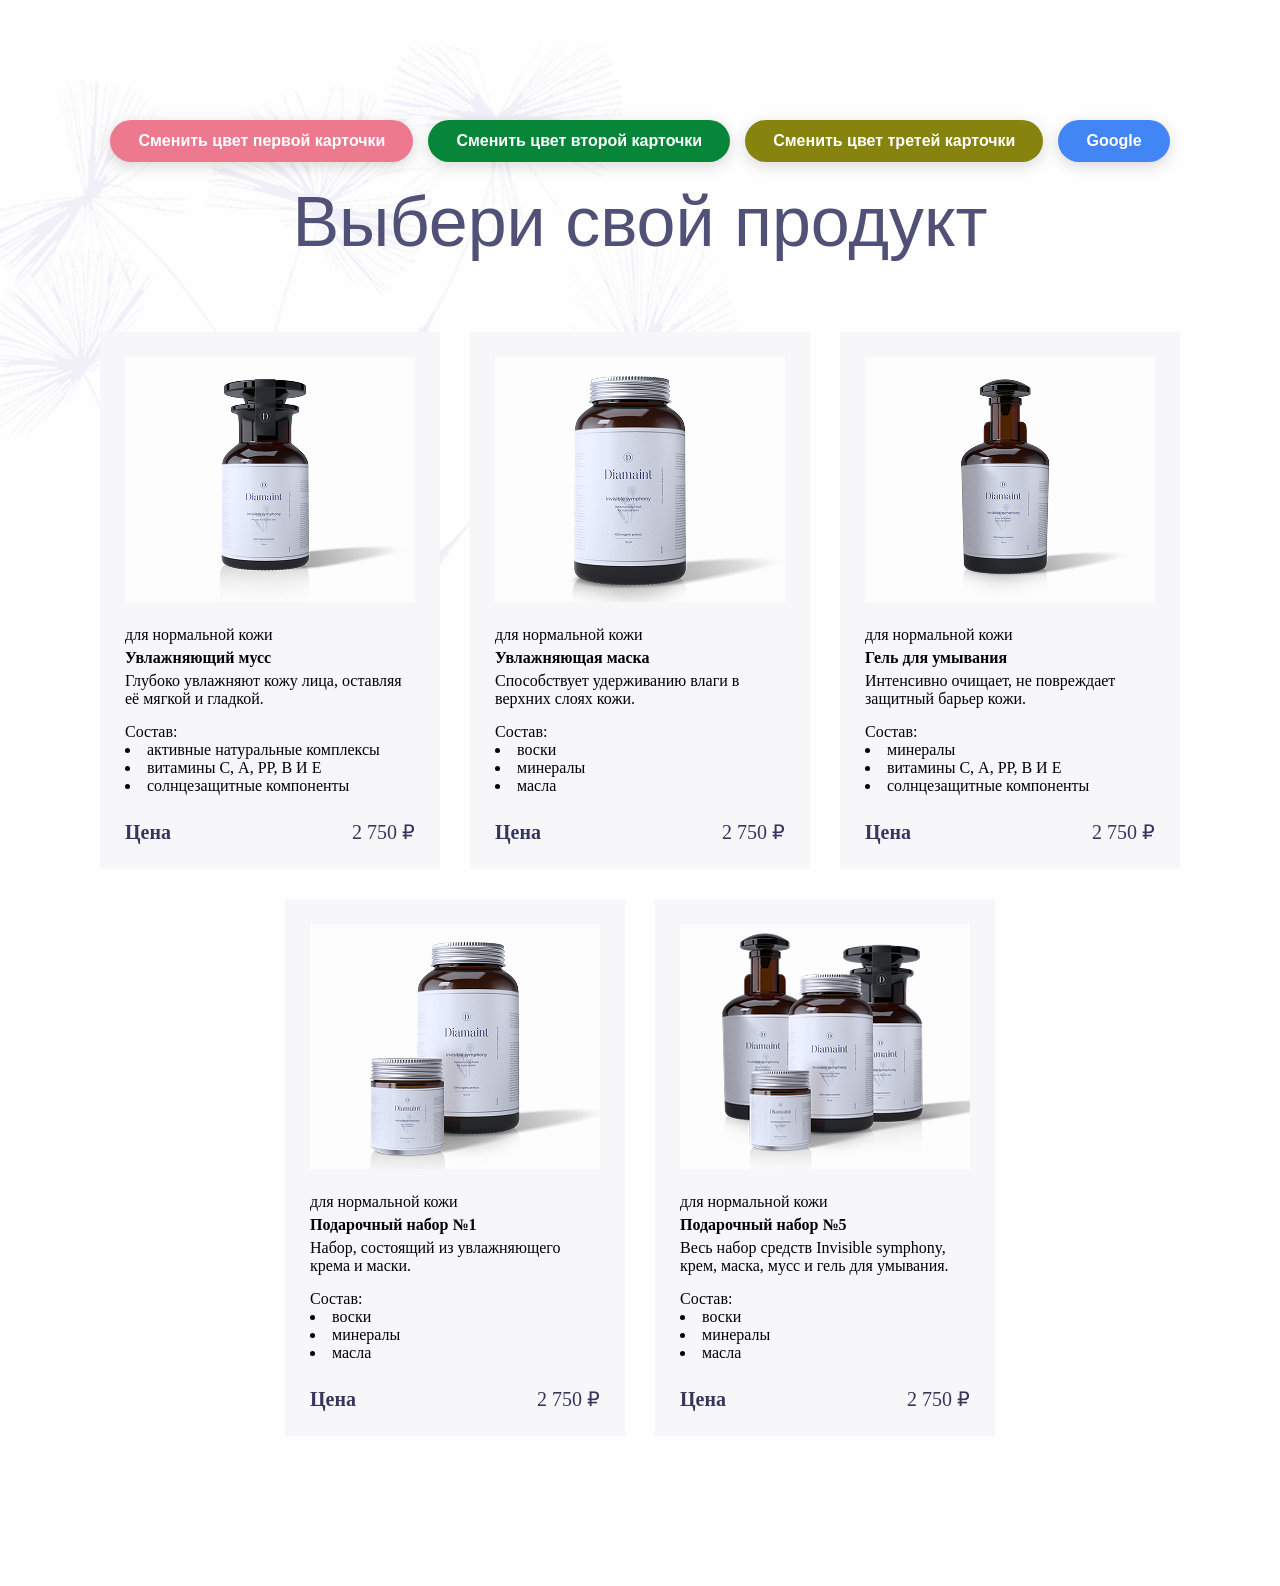
==== index.html @ ce2ab420 "fix: move homework-7 to correct repo" ====
<!doctype html>
<html lang="en">
  <head>
    <meta charset="UTF-8" />
    <meta name="viewport" content="width=device-width, initial-scale=1.0" />
    <title>Product</title>
    <link rel="stylesheet" href="style.css" />
  </head>

  <body>
    <div class="buttons-bar">
      <button class="change-color-first-button">
        Сменить цвет первой карточки
      </button>
      <button class="change-color-second-button">
        Сменить цвет второй карточки
      </button>
      <button class="change-color-third-button">
        Сменить цвет третей карточки
      </button>
      <button class="change-color-google-button">Google</button>
    </div>
    <h1 class="main-title">Выбери свой продукт</h1>
    <div class="grid-container">
      <div class="product-card">
        <img src="img/photo1.png" alt="Mousse" />
        <div class="product-header">
          <p>для нормальной кожи</p>
          <h4>Увлажняющий мусс</h4>
          <p>Глубоко увлажняют кожу лица, оставляя её мягкой и гладкой.</p>
        </div>
        <ul class="product-compound">
          Состав:
          <li>активные натуральные комплексы</li>
          <li>витамины С, А, РР, В И Е</li>
          <li>солнцезащитные компоненты</li>
        </ul>
        <div class="product-price">
          <span class="price-label">Цена</span>
          <span class="price-value">2 750 ₽</span>
        </div>
      </div>
      <div class="product-card">
        <img src="img/photo2.png" alt="Mask" />
        <div class="product-header">
          <p>для нормальной кожи</p>
          <h4>Увлажняющая маска</h4>
          <p>Способствует удерживанию влаги в верхних слоях кожи.</p>
        </div>
        <ul class="product-compound">
          Состав:
          <li>воски</li>
          <li>минералы</li>
          <li>масла</li>
        </ul>
        <div class="product-price">
          <span class="price-label">Цена</span>
          <span class="price-value">2 750 ₽</span>
        </div>
      </div>
      <div class="product-card">
        <img src="img/photo3.png" alt="Cleansing gel" />
        <div class="product-header">
          <p>для нормальной кожи</p>
          <h4>Гель для умывания</h4>
          <p>Интенсивно очищает, не повреждает защитный барьер кожи.</p>
        </div>
        <ul class="product-compound">
          Состав:
          <li>минералы</li>
          <li>витамины С, А, РР, В И Е</li>
          <li>солнцезащитные компоненты</li>
        </ul>
        <div class="product-price">
          <span class="price-label">Цена</span>
          <span class="price-value">2 750 ₽</span>
        </div>
      </div>
      <div class="product-card">
        <img src="img/photo4.png" alt="Gift set #1" />
        <div class="product-header">
          <p>для нормальной кожи</p>
          <h4>Подарочный набор №1</h4>
          <p>Набор, состоящий из увлажняющего крема и маски.</p>
        </div>
        <ul class="product-compound">
          Состав:
          <li>воски</li>
          <li>минералы</li>
          <li>масла</li>
        </ul>
        <div class="product-price">
          <span class="price-label">Цена</span>
          <span class="price-value">2 750 ₽</span>
        </div>
      </div>
      <div class="product-card">
        <img src="img/photo5.png" alt="Gift set #2" />
        <div class="product-header">
          <p>для нормальной кожи</p>
          <h4>Подарочный набор №5</h4>
          <p>
            Весь набор средств Invisible symphony, крем, маска, мусс и гель для
            умывания.
          </p>
        </div>
        <ul class="product-compound">
          Состав:
          <li>воски</li>
          <li>минералы</li>
          <li>масла</li>
        </ul>
        <div class="product-price">
          <span class="price-label">Цена</span>
          <span class="price-value">2 750 ₽</span>
        </div>
      </div>
    </div>
    <script src="main.js"></script>
    <script src="homework-7.js"></script>
  </body>
</html>
---- style.css ----
* {
  margin: 0;
  padding: 0;
  box-sizing: border-box;
}

body {
  background-image: url("img/bg1.png");
  background-size: auto;
  background-position: top left;
  background-repeat: no-repeat;
  min-height: 100vh;
}

.main-title {
  text-align: center;
  font-family: "Montserrat", sans-serif;
  font-size: 70px;
  font-weight: 400;
  color: #515076;
  margin-top: 20px;
  margin-bottom: 70px;
}

.grid-container {
  display: flex;
  flex-wrap: wrap;
  justify-content: center;
  gap: 30px;
  max-width: 1140px;
  width: 100%;
  margin: 0 auto;
  padding-bottom: 150px;
}

.grid-container .product-card:nth-child(-n + 3) {
  width: 340px;
  flex-grow: 0;
}

.grid-container .product-card:nth-child(n + 4) {
  width: 340px;
  flex-grow: 0;
}

.product-card {
  width: 340px;
  height: auto;
  padding: 25px;
  background-color: #f7f7fa;
}

.product-header {
  display: flex;
  flex-direction: column;
  gap: 5px;
  margin-top: 20px;
  margin-bottom: 15px;
}
.product-compound {
  margin-left: 0px;
  padding-left: 0px;
  list-style-position: inside;
  margin-bottom: 25px;
}

.product-price {
  display: flex;
  justify-content: space-between;
  align-items: center;
  margin-top: auto;
  width: 100%;
}

.product-price .price-label {
  font-size: 20px;
  font-weight: 700;
  color: #36365d;
}

.product-price .price-value {
  font-size: 20px;
  font-weight: 400;
  color: #36365d;
}

body {
  margin: 0;
  background-color: #fefefe;
}

.buttons-bar {
  display: flex;
  justify-content: center;
  gap: 15px;
  margin-top: 120px;
  margin-bottom: 10px;
}

button {
  font-family: "Inter", sans-serif;
  font-size: 16px;
  font-weight: 600;
  padding: 12px 28px;
  border: none;
  border-radius: 50px;
  cursor: pointer;
  color: white;
  box-shadow: 0 4px 15px rgba(0, 0, 0, 0.15);
  transition: all 0.3s ease;
}

.change-color-first-button {
  background-color: #ec798e;
}
.change-color-second-button {
  background-color: #07863a;
}

.change-color-third-button {
  background-color: #86840f;
}

.change-color-google-button {
  background-color: #4285f4;
}

.change-color-first-button:hover {
  background-color: #ec798e;
  transform: translateY(-3px);
}
.change-color-second-button:hover {
  background-color: #07863a;
  transform: translateY(-3px);
}
.change-color-third-button:hover {
  background-color: #86840f;
  transform: translateY(-3px);
}

.change-color-google-button:hover {
  background-color: #3367d6;
  transform: translateY(-3px);
}
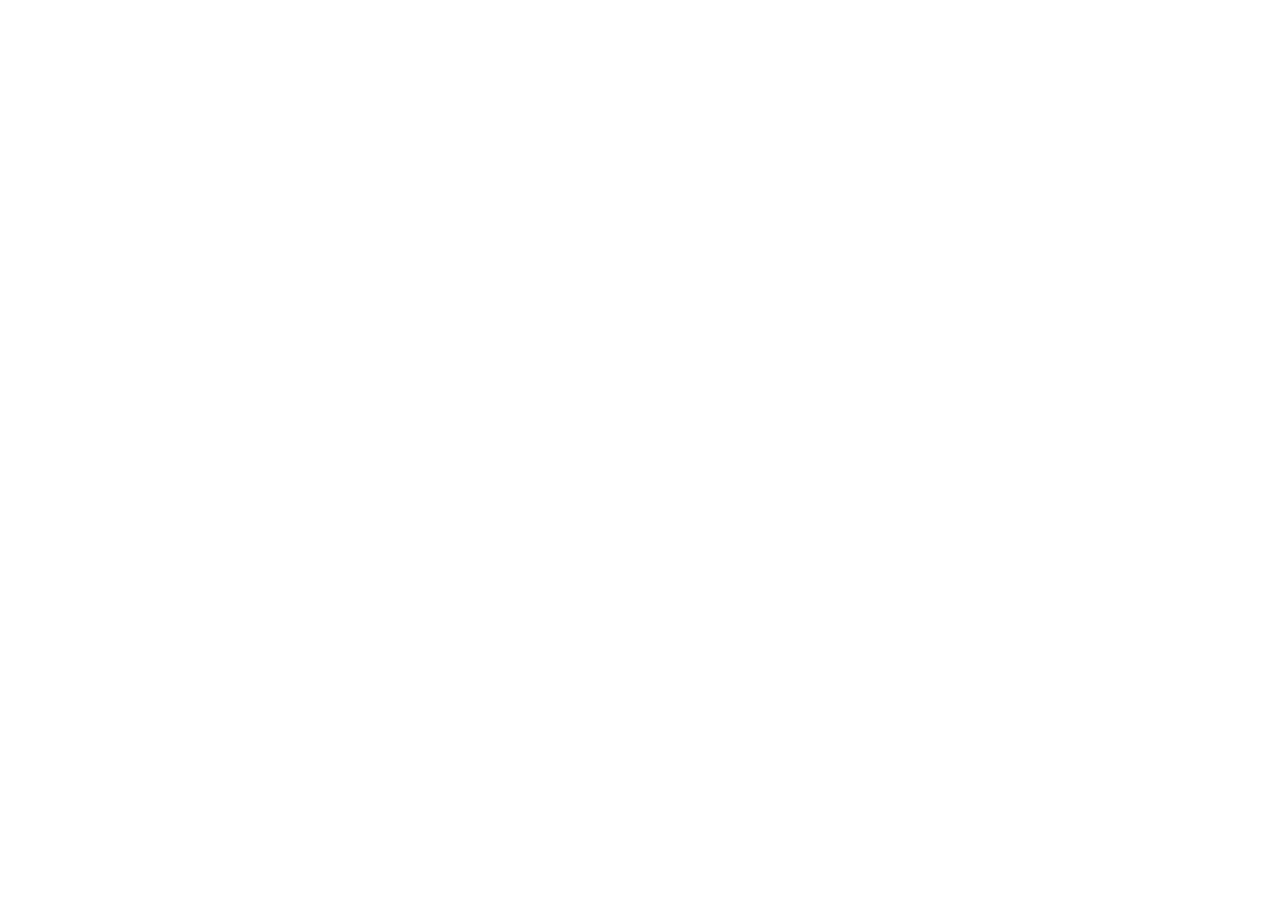
==== commit 452efd58: "Добавил домашнее задание №8" ====
--- a/index.html
+++ b/index.html
@@ -1,122 +1,12 @@
-<!doctype html>
+<!DOCTYPE html>
 <html lang="en">
-  <head>
-    <meta charset="UTF-8" />
-    <meta name="viewport" content="width=device-width, initial-scale=1.0" />
-    <title>Product</title>
-    <link rel="stylesheet" href="style.css" />
-  </head>
-
-  <body>
-    <div class="buttons-bar">
-      <button class="change-color-first-button">
-        Сменить цвет первой карточки
-      </button>
-      <button class="change-color-second-button">
-        Сменить цвет второй карточки
-      </button>
-      <button class="change-color-third-button">
-        Сменить цвет третей карточки
-      </button>
-      <button class="change-color-google-button">Google</button>
-    </div>
-    <h1 class="main-title">Выбери свой продукт</h1>
-    <div class="grid-container">
-      <div class="product-card">
-        <img src="img/photo1.png" alt="Mousse" />
-        <div class="product-header">
-          <p>для нормальной кожи</p>
-          <h4>Увлажняющий мусс</h4>
-          <p>Глубоко увлажняют кожу лица, оставляя её мягкой и гладкой.</p>
-        </div>
-        <ul class="product-compound">
-          Состав:
-          <li>активные натуральные комплексы</li>
-          <li>витамины С, А, РР, В И Е</li>
-          <li>солнцезащитные компоненты</li>
-        </ul>
-        <div class="product-price">
-          <span class="price-label">Цена</span>
-          <span class="price-value">2 750 ₽</span>
-        </div>
-      </div>
-      <div class="product-card">
-        <img src="img/photo2.png" alt="Mask" />
-        <div class="product-header">
-          <p>для нормальной кожи</p>
-          <h4>Увлажняющая маска</h4>
-          <p>Способствует удерживанию влаги в верхних слоях кожи.</p>
-        </div>
-        <ul class="product-compound">
-          Состав:
-          <li>воски</li>
-          <li>минералы</li>
-          <li>масла</li>
-        </ul>
-        <div class="product-price">
-          <span class="price-label">Цена</span>
-          <span class="price-value">2 750 ₽</span>
-        </div>
-      </div>
-      <div class="product-card">
-        <img src="img/photo3.png" alt="Cleansing gel" />
-        <div class="product-header">
-          <p>для нормальной кожи</p>
-          <h4>Гель для умывания</h4>
-          <p>Интенсивно очищает, не повреждает защитный барьер кожи.</p>
-        </div>
-        <ul class="product-compound">
-          Состав:
-          <li>минералы</li>
-          <li>витамины С, А, РР, В И Е</li>
-          <li>солнцезащитные компоненты</li>
-        </ul>
-        <div class="product-price">
-          <span class="price-label">Цена</span>
-          <span class="price-value">2 750 ₽</span>
-        </div>
-      </div>
-      <div class="product-card">
-        <img src="img/photo4.png" alt="Gift set #1" />
-        <div class="product-header">
-          <p>для нормальной кожи</p>
-          <h4>Подарочный набор №1</h4>
-          <p>Набор, состоящий из увлажняющего крема и маски.</p>
-        </div>
-        <ul class="product-compound">
-          Состав:
-          <li>воски</li>
-          <li>минералы</li>
-          <li>масла</li>
-        </ul>
-        <div class="product-price">
-          <span class="price-label">Цена</span>
-          <span class="price-value">2 750 ₽</span>
-        </div>
-      </div>
-      <div class="product-card">
-        <img src="img/photo5.png" alt="Gift set #2" />
-        <div class="product-header">
-          <p>для нормальной кожи</p>
-          <h4>Подарочный набор №5</h4>
-          <p>
-            Весь набор средств Invisible symphony, крем, маска, мусс и гель для
-            умывания.
-          </p>
-        </div>
-        <ul class="product-compound">
-          Состав:
-          <li>воски</li>
-          <li>минералы</li>
-          <li>масла</li>
-        </ul>
-        <div class="product-price">
-          <span class="price-label">Цена</span>
-          <span class="price-value">2 750 ₽</span>
-        </div>
-      </div>
-    </div>
-    <script src="main.js"></script>
-    <script src="homework-7.js"></script>
-  </body>
-</html>
+<head>
+  <meta charset="UTF-8">
+  <meta name="viewport" content="width=device-width, initial-scale=1.0">
+  <title>Document</title>
+  <link rel="stylesheet" href="homework-8.js">
+</head>
+<body>
+  <script src="homework-8.js"></script>
+</body>
+</html>
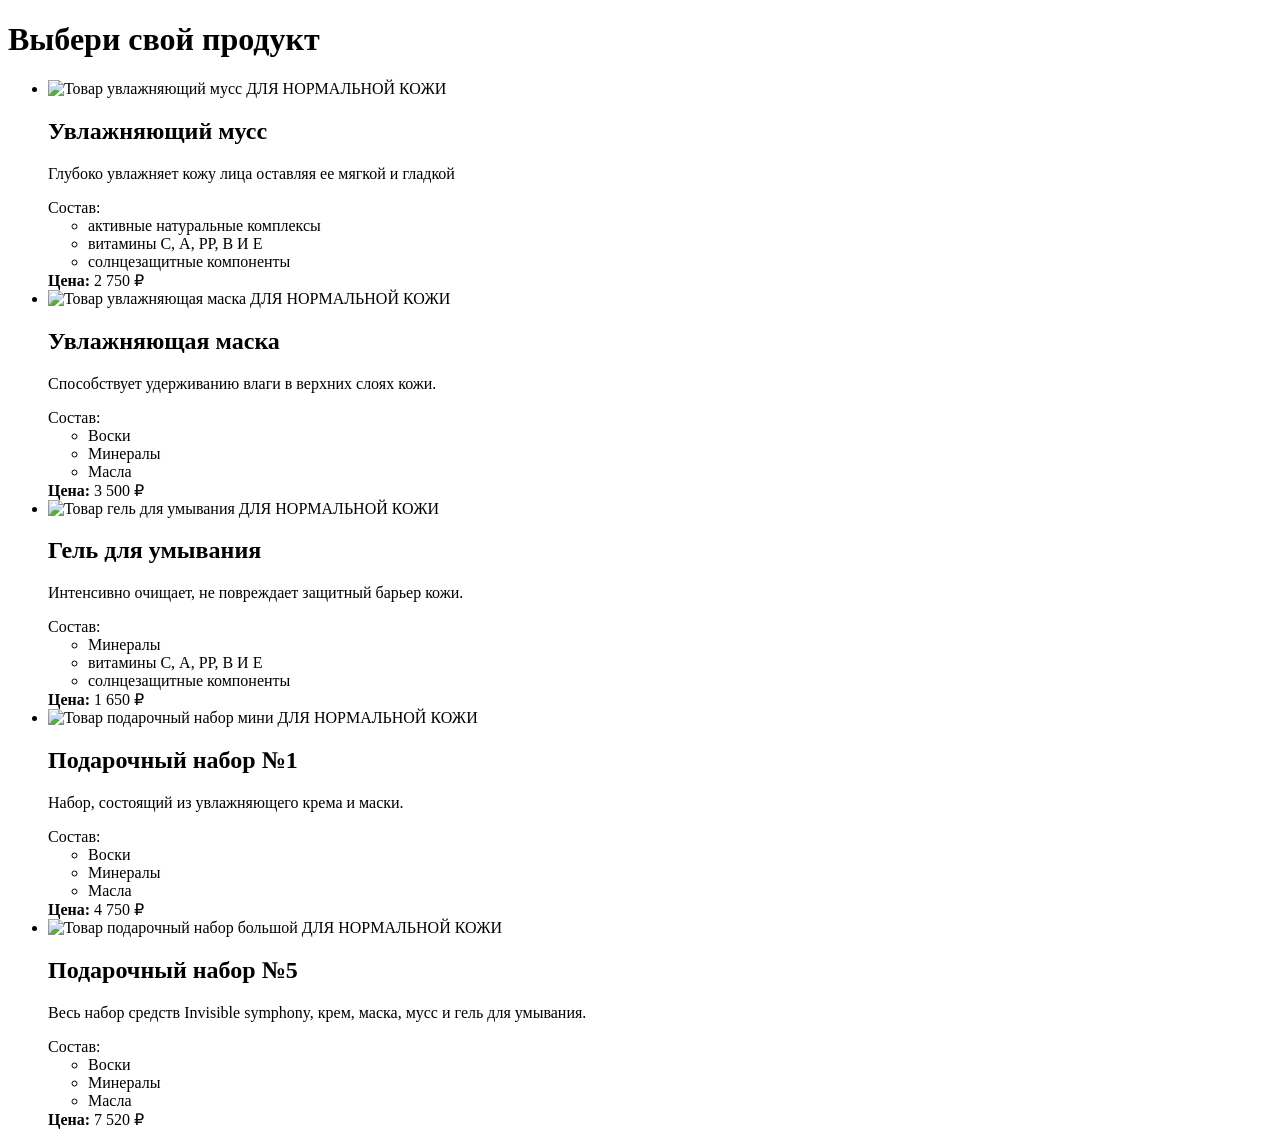
==== commit 5a12c0cf: "Merge branch 'main' of github.com:MuslimDzhuraev/product-card into homework-9.js" ====
--- a/index.html
+++ b/index.html
@@ -1,12 +1,110 @@
 <!DOCTYPE html>
 <html lang="en">
+
 <head>
-  <meta charset="UTF-8">
-  <meta name="viewport" content="width=device-width, initial-scale=1.0">
-  <title>Document</title>
-  <link rel="stylesheet" href="homework-8.js">
+  <meta charset="UTF-8" />
+  <meta name="viewport" content="width=device-width, initial-scale=1.0" />
+  <title>Product</title>
+  <link rel="stylesheet" href="style.css" />
 </head>
+
 <body>
+  <h1 class="title">Выбери свой продукт</h1>
+  <ul class="products">
+    <li class="products-list">
+      <img class="image" src="/img/photo1.png" alt="Товар увлажняющий мусс">
+      <span class="for-skin">ДЛЯ НОРМАЛЬНОЙ КОЖИ</span>
+      <h2 class="headline">Увлажняющий мусс</h2>
+      <p class="description">Глубоко увлажняет кожу лица оставляя ее мягкой и гладкой</p>
+
+      <span class="purple-text">Состав:</span>
+
+      <ul class="purple-text">
+        <li>активные натуральные комплексы</li>
+        <li>витамины С, А, РР, В И Е</li>
+        <li>солнцезащитные компоненты</li>
+      </ul>
+      <b class="purple-text price">Цена:</b>
+      <span class="price">2 750 &#8381</span>
+    </li>
+
+
+    <li class="products-list">
+      <img class="image" src="/img/photo2.png" alt="Товар увлажняющая маска">
+      <span class="for-skin">ДЛЯ НОРМАЛЬНОЙ КОЖИ</span>
+      <h2 class="headline">Увлажняющая маска</h2>
+      <p class="description">Способствует удерживанию влаги в верхних слоях кожи.</p>
+      <span class="purple-text">Состав:</span>
+
+      <ul class="purple-text">
+        <li>Воски</li>
+        <li>Минералы</li>
+        <li>Масла</li>
+      </ul>
+
+      <b class="purple-text price">Цена:</b>
+      <span class="price">3 500 &#8381</span>
+    </li>
+
+    <li class="products-list">
+      <img class="image" src="/img/photo3.png" alt="Товар гель для умывания">
+      <span class="for-skin">ДЛЯ НОРМАЛЬНОЙ КОЖИ</span>
+      <h2 class="headline">Гель для умывания</h2>
+      <p class="description">Интенсивно очищает, не повреждает защитный барьер кожи.</p>
+
+      <span class="purple-text">Состав:</span>
+
+      <ul class="purple-text">
+        <li>Минералы</li>
+        <li>витамины С, А, РР, В И Е</li>
+        <li>солнцезащитные компоненты</li>
+      </ul>
+
+      <b class="purple-text price">Цена:</b>
+      <span class="price">1 650 &#8381</span>
+    </li>
+
+    <li class="products-list">
+      <img class="image" src="/img/photo4.png" alt="Товар подарочный набор мини">
+      <span class="for-skin">ДЛЯ НОРМАЛЬНОЙ КОЖИ</span>
+      <h2 class="headline">Подарочный набор №1</h2>
+      <p class="description">Набор, состоящий из увлажняющего крема и маски.</p>
+
+      <span class="purple-text">Состав:</span>
+
+      <ul class="purple-text">
+        <li>Воски</li>
+        <li>Минералы</li>
+        <li>Масла</li>
+      </ul>
+
+      <b class="purple-text price">Цена:</b>
+      <span class="price">4 750 &#8381</span>
+    </li>
+
+    <li class="products-list">
+      <img class="image" src="/img/photo5.png" alt="Товар подарочный набор большой">
+      <span class="for-skin">ДЛЯ НОРМАЛЬНОЙ КОЖИ</span>
+      <h2 class="headline">Подарочный набор №5</h2>
+      <p class="description">Весь набор средств Invisible symphony, крем, маска, мусс и гель для умывания.</p>
+
+      <span class="purple-text">Состав:</span>
+
+      <ul class="purple-text">
+        <li>Воски</li>
+        <li>Минералы</li>
+        <li>Масла</li>
+      </ul>
+
+      <b class="purple-text price">Цена:</b>
+      <span class="price">7 520 &#8381</span>
+
+    </li>
+  </ul>
+
+  <script src="homework-9.js" type="module"></script>
   <script src="homework-8.js"></script>
+
 </body>
+
 </html>
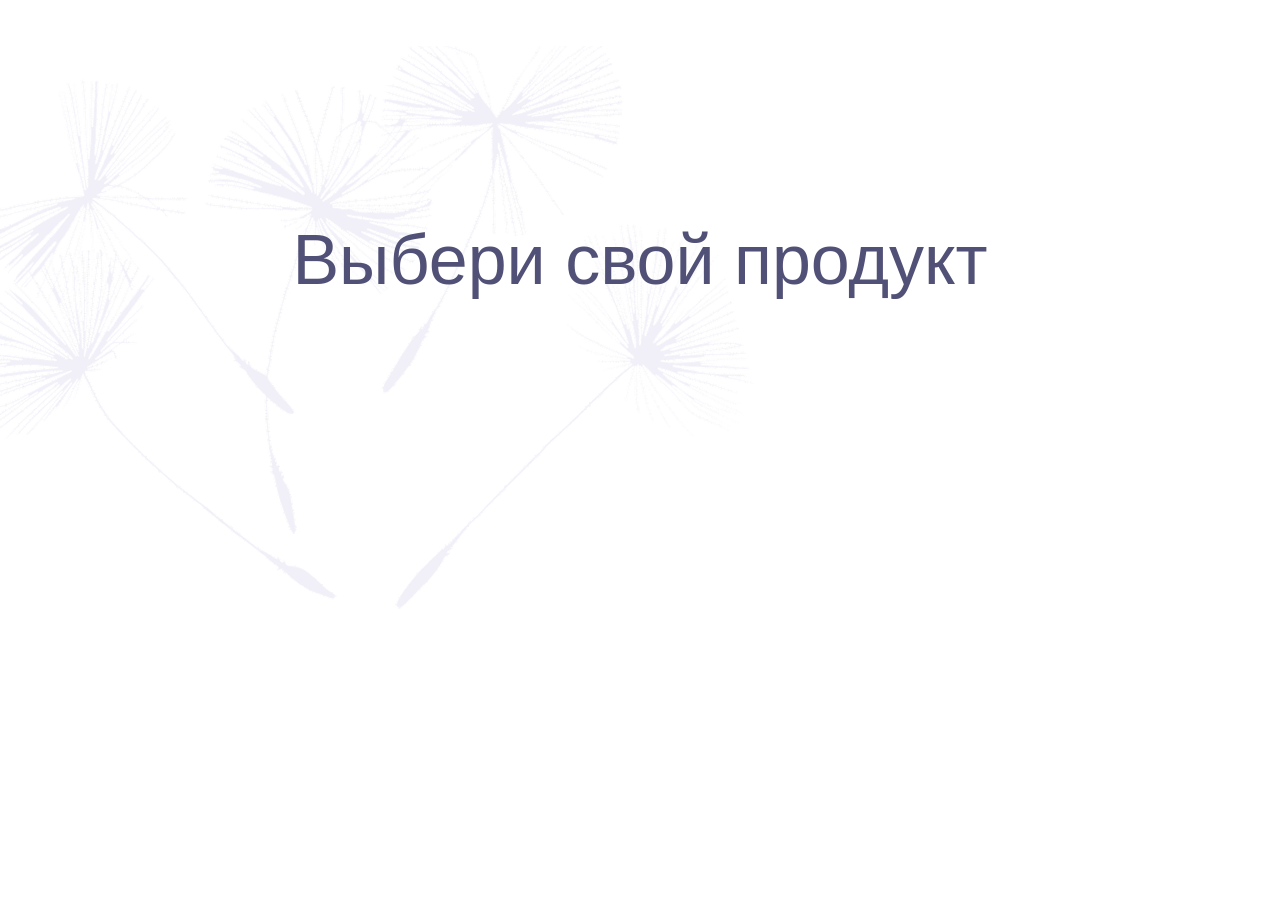
==== commit 3fd6f082: "feat: add homework-10 with product cards, reduce, prompt" ====
--- a/index.html
+++ b/index.html
@@ -1,110 +1,14 @@
-<!DOCTYPE html>
-<html lang="en">
-
-<head>
-  <meta charset="UTF-8" />
-  <meta name="viewport" content="width=device-width, initial-scale=1.0" />
-  <title>Product</title>
-  <link rel="stylesheet" href="style.css" />
-</head>
-
-<body>
-  <h1 class="title">Выбери свой продукт</h1>
-  <ul class="products">
-    <li class="products-list">
-      <img class="image" src="/img/photo1.png" alt="Товар увлажняющий мусс">
-      <span class="for-skin">ДЛЯ НОРМАЛЬНОЙ КОЖИ</span>
-      <h2 class="headline">Увлажняющий мусс</h2>
-      <p class="description">Глубоко увлажняет кожу лица оставляя ее мягкой и гладкой</p>
-
-      <span class="purple-text">Состав:</span>
-
-      <ul class="purple-text">
-        <li>активные натуральные комплексы</li>
-        <li>витамины С, А, РР, В И Е</li>
-        <li>солнцезащитные компоненты</li>
-      </ul>
-      <b class="purple-text price">Цена:</b>
-      <span class="price">2 750 &#8381</span>
-    </li>
-
-
-    <li class="products-list">
-      <img class="image" src="/img/photo2.png" alt="Товар увлажняющая маска">
-      <span class="for-skin">ДЛЯ НОРМАЛЬНОЙ КОЖИ</span>
-      <h2 class="headline">Увлажняющая маска</h2>
-      <p class="description">Способствует удерживанию влаги в верхних слоях кожи.</p>
-      <span class="purple-text">Состав:</span>
-
-      <ul class="purple-text">
-        <li>Воски</li>
-        <li>Минералы</li>
-        <li>Масла</li>
-      </ul>
-
-      <b class="purple-text price">Цена:</b>
-      <span class="price">3 500 &#8381</span>
-    </li>
-
-    <li class="products-list">
-      <img class="image" src="/img/photo3.png" alt="Товар гель для умывания">
-      <span class="for-skin">ДЛЯ НОРМАЛЬНОЙ КОЖИ</span>
-      <h2 class="headline">Гель для умывания</h2>
-      <p class="description">Интенсивно очищает, не повреждает защитный барьер кожи.</p>
-
-      <span class="purple-text">Состав:</span>
-
-      <ul class="purple-text">
-        <li>Минералы</li>
-        <li>витамины С, А, РР, В И Е</li>
-        <li>солнцезащитные компоненты</li>
-      </ul>
-
-      <b class="purple-text price">Цена:</b>
-      <span class="price">1 650 &#8381</span>
-    </li>
-
-    <li class="products-list">
-      <img class="image" src="/img/photo4.png" alt="Товар подарочный набор мини">
-      <span class="for-skin">ДЛЯ НОРМАЛЬНОЙ КОЖИ</span>
-      <h2 class="headline">Подарочный набор №1</h2>
-      <p class="description">Набор, состоящий из увлажняющего крема и маски.</p>
-
-      <span class="purple-text">Состав:</span>
-
-      <ul class="purple-text">
-        <li>Воски</li>
-        <li>Минералы</li>
-        <li>Масла</li>
-      </ul>
-
-      <b class="purple-text price">Цена:</b>
-      <span class="price">4 750 &#8381</span>
-    </li>
-
-    <li class="products-list">
-      <img class="image" src="/img/photo5.png" alt="Товар подарочный набор большой">
-      <span class="for-skin">ДЛЯ НОРМАЛЬНОЙ КОЖИ</span>
-      <h2 class="headline">Подарочный набор №5</h2>
-      <p class="description">Весь набор средств Invisible symphony, крем, маска, мусс и гель для умывания.</p>
-
-      <span class="purple-text">Состав:</span>
-
-      <ul class="purple-text">
-        <li>Воски</li>
-        <li>Минералы</li>
-        <li>Масла</li>
-      </ul>
-
-      <b class="purple-text price">Цена:</b>
-      <span class="price">7 520 &#8381</span>
-
-    </li>
-  </ul>
-
-  <script src="homework-9.js" type="module"></script>
-  <script src="homework-8.js"></script>
-
-</body>
-
-</html>+<!doctype html>
+<html lang="ru">
+  <head>
+    <meta charset="UTF-8" />
+    <meta name="viewport" content="width=device-width, initial-scale=1.0" />
+    <title>Каталог</title>
+    <link rel="stylesheet" href="style.css" />
+  </head>
+  <body>
+    <h1 class="page__title">Выбери свой продукт</h1>
+    <div class="page"></div>
+    <script type="module" src="homework-10.js"></script>
+  </body>
+</html>
--- a/style.css
+++ b/style.css
@@ -0,0 +1,93 @@
+* {
+  margin: 0;
+  padding: 0;
+  box-sizing: border-box;
+}
+
+body {
+  display: flex;
+  flex-wrap: wrap;
+  justify-content: center;
+  gap: 20px;
+  background-image: url("img/bg 1.png");
+  background-size: auto;
+  background-position: left top;
+  background-repeat: no-repeat;
+  min-height: 100vh;
+  font-family: Arial, sans-serif;
+}
+
+.page__title {
+  text-align: center;
+  font-family: "Montserrat", sans-serif;
+  font-size: 70px;
+  font-weight: 400;
+  color: #515076;
+  margin-top: 220px;
+  margin-bottom: 80px;
+  width: 100%; /* чтобы заголовок занимал всю ширину */
+}
+
+.page {
+  display: flex;
+  flex-wrap: wrap;
+  justify-content: center;
+  gap: 30px;
+  max-width: 1140px;
+  width: 100%;
+  margin: 0 auto;
+  padding-bottom: 80px;
+}
+
+.product-card {
+  width: 340px; /* теперь все карточки имеют эту ширину */
+  height: auto;
+  padding: 25px;
+  background-color: #f7f7fa;
+  display: flex;
+  flex-direction: column; /* чтобы элементы внутри тянулись по вертикали */
+}
+
+.product-card__image {
+  width: 100%;
+  height: auto;
+  display: block;
+}
+
+.product-header {
+  display: flex;
+  flex-direction: column;
+  gap: 5px;
+  margin-top: 20px;
+  margin-bottom: 15px;
+}
+
+.composition {
+  margin-bottom: 25px;
+}
+
+.composition__list {
+  list-style-position: inside;
+  margin-left: 0;
+  padding-left: 0;
+}
+
+.price {
+  display: flex;
+  justify-content: space-between;
+  align-items: center;
+  margin-top: auto; /* прижимает цену к низу карточки */
+  width: 100%;
+}
+
+.price__label {
+  font-size: 20px;
+  font-weight: 700;
+  color: #36365d;
+}
+
+.price__value {
+  font-size: 20px;
+  font-weight: 400;
+  color: #36365d;
+}
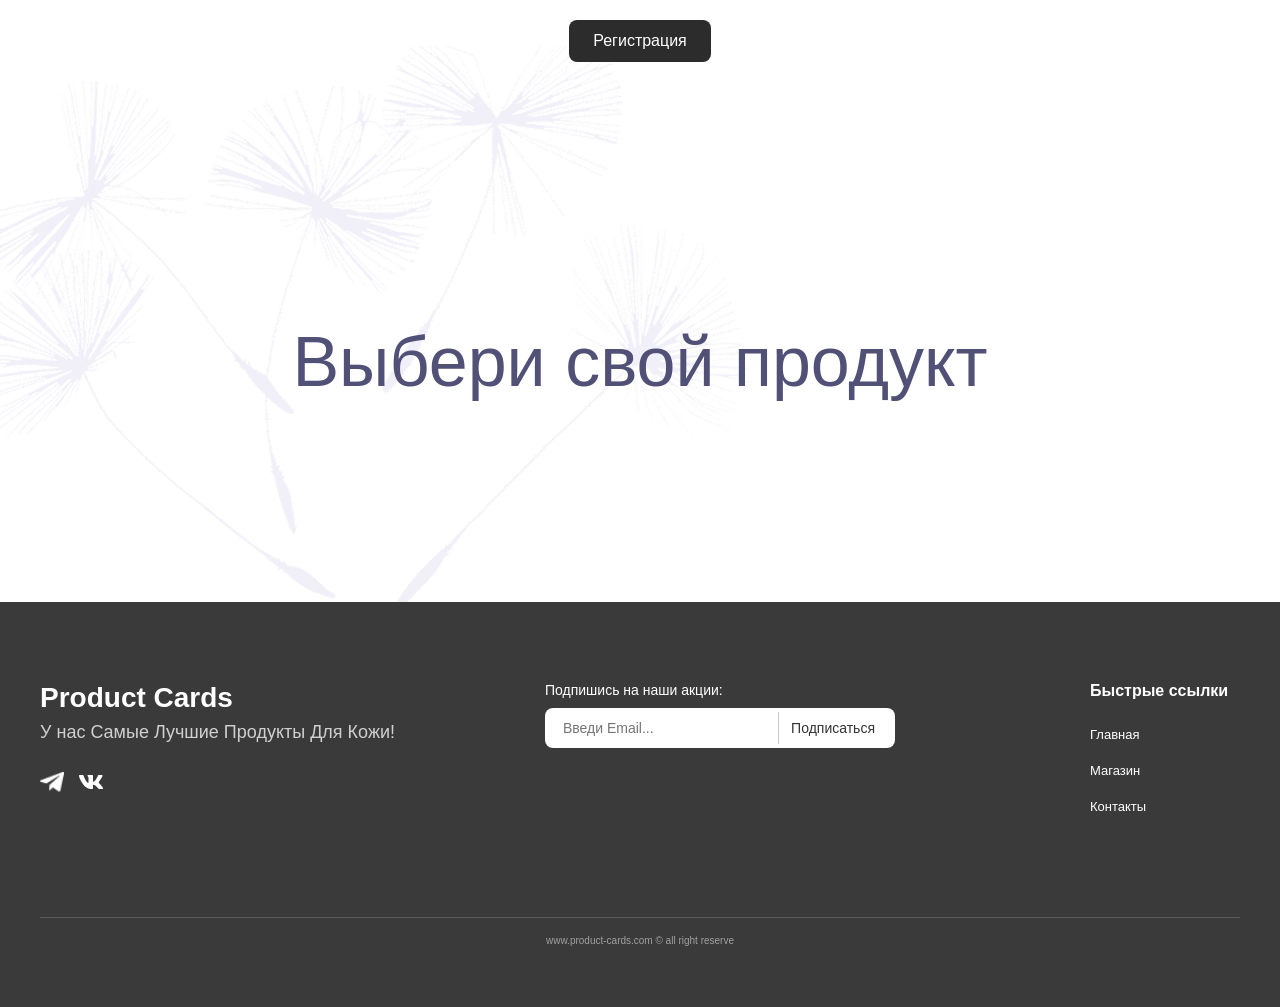
==== commit acf1aaab: "ДЗ-11: футер, форма подписки, модалка регистрации" ====
--- a/index.html
+++ b/index.html
@@ -7,8 +7,156 @@
     <link rel="stylesheet" href="style.css" />
   </head>
   <body>
+    <button class="register-btn" id="open-modal-btn">Регистрация</button>
+
     <h1 class="page__title">Выбери свой продукт</h1>
     <div class="page"></div>
+
+    <footer class="footer">
+      <div class="footer__top">
+        <div class="footer__info">
+          <h3 class="footer__title">Product Cards</h3>
+          <p class="footer__subtitle">У нас Самые Лучшие Продукты Для Кожи!</p>
+          <div class="footer__socials">
+            <a href="#" class="footer__social-link">
+              <img src="img/telegram.png" alt="Telegram" />
+            </a>
+            <a href="#" class="footer__social-link">
+              <img src="img/vk.png" alt="Вконтакте" />
+            </a>
+          </div>
+        </div>
+
+        <div class="footer__subscribe">
+          <label for="email-input" class="footer__subscribe-label">
+            Подпишись на наши акции:
+          </label>
+          <form class="footer__form" id="subscribe-form">
+            <input
+              type="email"
+              id="email-input"
+              name="email"
+              class="footer__input"
+              placeholder="Введи Email..."
+              required
+              autocomplete="email"
+            />
+            <button type="submit" class="footer__button">Подписаться</button>
+          </form>
+        </div>
+
+        <nav class="footer__nav">
+          <h3 class="footer__nav-title">Быстрые ссылки</h3>
+          <ul class="footer__nav-list">
+            <li class="footer__nav-item">
+              <a href="#" class="footer__nav-link">Главная</a>
+            </li>
+            <li class="footer__nav-item">
+              <a href="#" class="footer__nav-link">Магазин</a>
+            </li>
+            <li class="footer__nav-item">
+              <a href="#" class="footer__nav-link">Контакты</a>
+            </li>
+          </ul>
+        </nav>
+      </div>
+      <div class="footer__bottom">
+        <hr class="footer__divider" />
+        <p class="footer__copyright">
+          <small>www.product-cards.com © all right reserve</small>
+        </p>
+      </div>
+    </footer>
+
+    <div class="modal" id="modal">
+      <div class="overlay"></div>
+      <div class="modal__content">
+        <button class="modal__close" id="close-modal-btn">✕</button>
+        <h2 class="modal__title">Регистрация</h2>
+
+        <form class="modal__form" id="register-form" novalidate>
+          <div class="modal__field">
+            <label for="name" class="modal__label">Имя</label>
+            <input
+              type="text"
+              id="name"
+              name="name"
+              class="modal__input"
+              placeholder="Введите имя"
+              required
+            />
+          </div>
+
+          <div class="modal__field">
+            <label for="surname" class="modal__label">Фамилия</label>
+            <input
+              type="text"
+              id="surname"
+              name="surname"
+              class="modal__input"
+              placeholder="Введите фамилию"
+              required
+            />
+          </div>
+
+          <div class="modal__field">
+            <label for="birth-date" class="modal__label">Дата рождения</label>
+            <input
+              type="date"
+              id="birth-date"
+              name="birthDate"
+              class="modal__input"
+              required
+            />
+          </div>
+
+          <div class="modal__field">
+            <label for="login" class="modal__label">Логин</label>
+            <input
+              type="text"
+              id="login"
+              name="login"
+              class="modal__input"
+              placeholder="Придумайте логин"
+              required
+            />
+          </div>
+
+          <div class="modal__field">
+            <label for="password" class="modal__label">Пароль</label>
+            <input
+              type="password"
+              id="password"
+              name="password"
+              class="modal__input"
+              placeholder="Минимум 6 символов"
+              minlength="6"
+              required
+            />
+          </div>
+
+          <div class="modal__field">
+            <label for="confirm-password" class="modal__label"
+              >Повтор пароля</label
+            >
+
+            <input
+              type="password"
+              id="confirm-password"
+              name="confirmPassword"
+              class="modal__input"
+              placeholder="Повторите пароль"
+              minlength="6"
+              required
+            />
+          </div>
+          <button type="submit" class="modal__submit">
+            Зарегистрироваться
+          </button>
+        </form>
+      </div>
+    </div>
     <script type="module" src="homework-10.js"></script>
+    <script src="homework-11.js"></script>
   </body>
 </html>
--- a/style.css
+++ b/style.css
@@ -8,6 +8,7 @@
   display: flex;
   flex-wrap: wrap;
   justify-content: center;
+  align-items: flex-start;
   gap: 20px;
   background-image: url("img/bg 1.png");
   background-size: auto;
@@ -90,4 +91,270 @@
   font-size: 20px;
   font-weight: 400;
   color: #36365d;
+}
+
+/* ==============================
+   FOOTER — Домашнее задание 11
+   ============================== */
+
+.footer {
+  width: 100%;
+  background-color: #3a3a3a;
+  color: #ffffff;
+  padding: 80px 40px 60px;
+}
+
+.footer__top {
+  display: flex;
+  gap: 40px;
+  justify-content: space-between;
+  max-width: 1440px;
+  margin: 0 auto;
+}
+
+.footer__bottom {
+  margin: 100px auto 0;
+  text-align: center;
+  max-width: 1440px;
+
+}
+.footer__nav-list {
+  list-style: none;
+  padding-top: 15px;
+  margin: 0;
+  display: flex;
+  flex-direction: column;
+  gap: 15px;
+}
+
+.footer__nav-link {
+  color: inherit;
+  text-decoration: none;
+}
+
+.footer__nav-link:hover {
+  text-decoration: underline;
+}
+
+.footer__socials {
+  display: flex;
+  justify-content: flex-start;
+  padding-top: 25px;
+  gap: 15px;
+}
+
+.footer__social-link {
+  display: inline-block;
+  width: 24px;
+  height: 24px;
+}
+
+.footer__social-link img {
+  width: 100%;
+  height: 100%;
+  display: block;
+  object-fit: contain;
+}
+
+.footer__form {
+  display: flex;
+  align-items: center;
+  background-color: #ffffff;
+  border-radius: 8px;
+  padding: 4px 8px;
+  margin-top: 10px;
+  max-width: 350px;
+}
+
+.footer__input {
+  border: none;
+  outline: none;
+  flex: 1;
+  padding: 8px 10px;
+  font-size: 14px;
+  background: transparent;
+}
+
+.footer__button {
+  background: transparent;
+  border: none;
+  border-left: 1px solid #ccc;
+  padding: 8px 12px;
+  cursor: pointer;
+  font-size: 14px;
+  color: #333;
+}
+
+.footer__title {
+  font-size: 28px;
+  font-weight: 700;
+  margin-bottom: 6px;
+}
+
+.footer__subtitle {
+  font-size: 18px;
+  color: #d0d0d0;
+  line-height: 1.4;
+}
+
+.footer__subscribe-label {
+  font-size: 14px;
+  display: block;
+  margin-bottom: 8px;
+}
+
+.footer__nav-title {
+  font-size: 16px;
+  font-weight: 700;
+  margin-bottom: 10px;
+}
+
+.footer__nav-link {
+  font-size: 13px;
+  line-height: 1.6;
+}
+
+.footer__divider {
+  border: none;
+  border-top: 1px solid #5a5a5a;
+  margin-bottom: 15px;
+}
+
+.footer__copyright {
+  font-size: 12px;
+  color: #a0a0a0;
+}
+
+.footer__info {
+  flex-basis: 360px;
+  flex-shrink: 0;
+}
+
+.footer__subscribe {
+  flex-basis: 400px;
+}
+
+.footer__nav {
+  flex-basis: 150px;
+}
+
+/* ==============================
+   MODAL — Домашнее задание 11 (Уровень 2)
+   ============================== */
+
+   .register-btn {
+    padding: 12px 24px;
+    background-color: #2c2c2c;
+    color: #ffffff;
+    border: none;
+    border-radius: 8px;
+    font-size: 16px;
+    cursor: pointer;
+    margin: 20px;
+   }
+
+   .register-btn:hover {
+    background-color: #3a3a3a;
+   }
+
+   .modal {
+    position: fixed;
+    top: 0;
+    left: 0;
+    width: 100%;
+    height: 100%;
+    display: none;
+    justify-content: center;
+    align-items: center;
+    z-index: 1000;
+   }
+
+   .modal.modal-showed {
+    display: flex;
+   }
+
+   .overlay {
+    position: absolute;
+    top: 0;
+    left: 0;
+    width: 100%;
+    height: 100%;
+    background-color: rgba(0, 0, 0, 0.5);
+   }
+
+   .modal__content {
+    margin: auto;
+    position: relative;
+    z-index: 1;
+    background-color: #ffffff;
+    border-radius: 12px;
+    padding: 40px;
+    max-width: 500px;
+    width: 100%;
+    max-height: 90vh;
+    overflow-y: auto;
+    box-shadow: 0 10px 40px rgba(0, 0, 0, 0.2);
+   }
+
+   .modal__close {
+    position: absolute;
+    top: 15px;
+    right: 15px;
+    background-color: transparent;
+    border: none;
+    font-size: 24px;
+    cursor: pointer;
+    color: #666;
+    line-height: 1;
+   }
+
+   .modal__close:hover {
+    color: #000;
+   }
+
+   .modal__title {
+    font-size: 24px;
+    font-weight: 700;
+    margin-bottom: 25px;
+    color: #36365d;
+   }
+
+   .modal__field {
+    margin-bottom: 15px;
+   }
+
+   .modal__label {
+    display: block;
+    font-size: 14px;
+    color: #36365d;
+    margin-bottom: 5px;
+   }
+
+   .modal__input {
+    width: 100%;
+    padding: 10px 12px;
+    border: 1px solid #ccc;
+    border-radius: 6px;
+    font-size: 14px;
+    font-family: inherit;
+   }
+
+   .modal__input:focus {
+    border-color: #515076;
+   }
+
+   .modal__submit {
+  width: 100%;
+  padding: 12px;
+  background-color: #515076;
+  color: #ffffff;
+  border: none;
+  border-radius: 8px;
+  font-size: 16px;
+  cursor: pointer;
+  margin-top: 10px;
+}
+
+.modal__submit:hover {
+  background-color: #36365d;
 }
